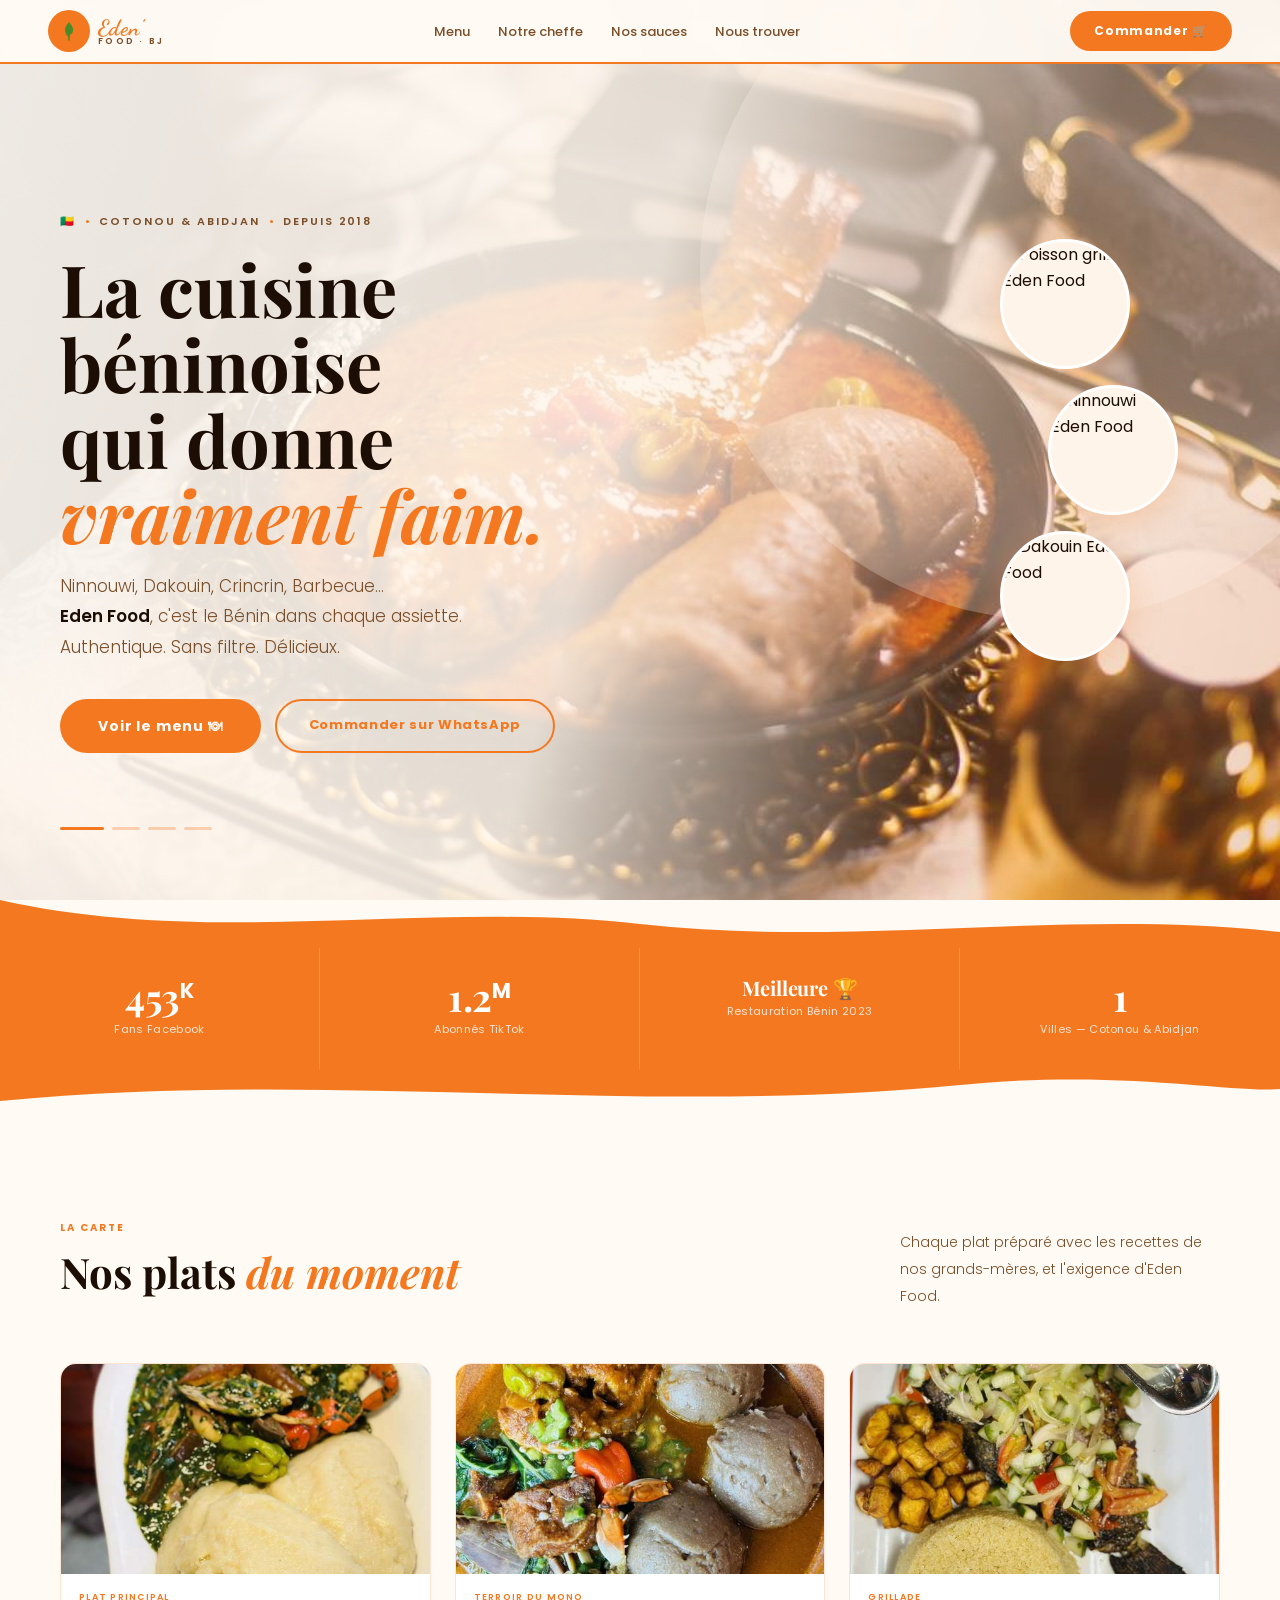
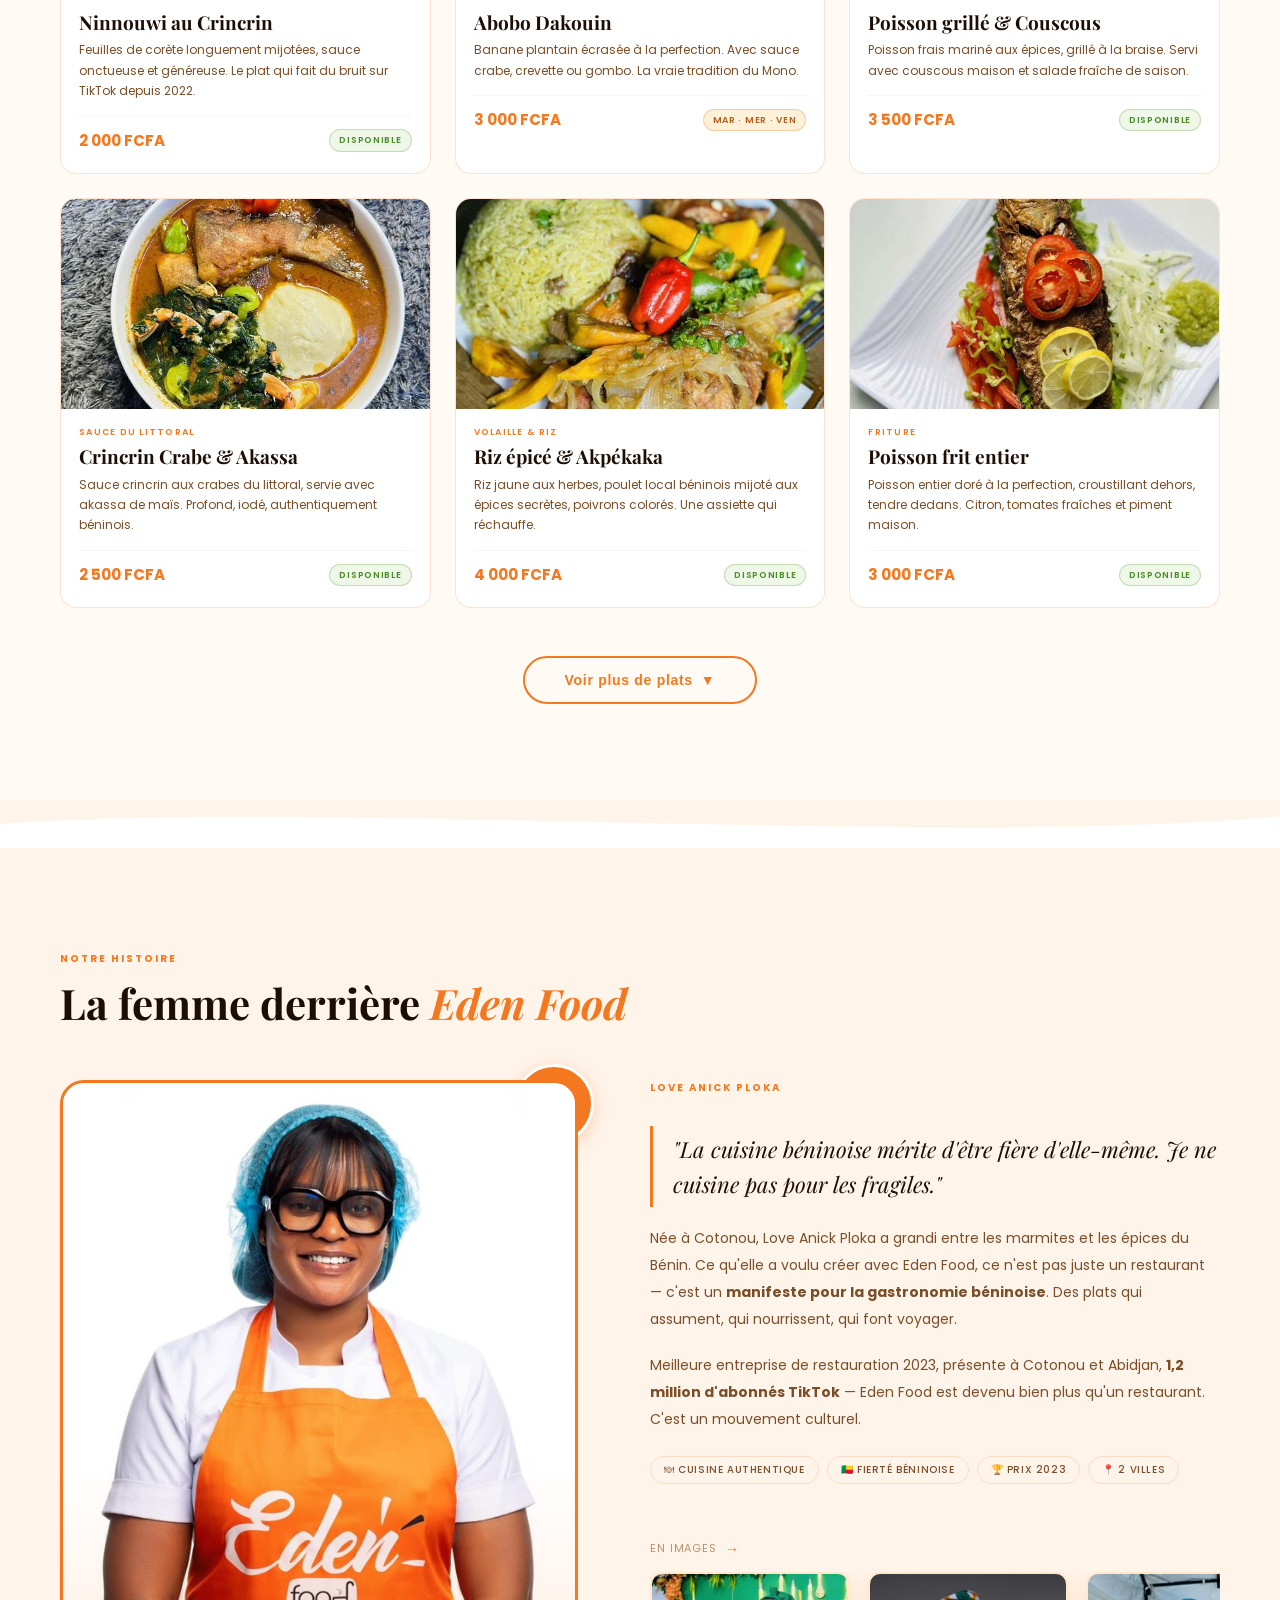
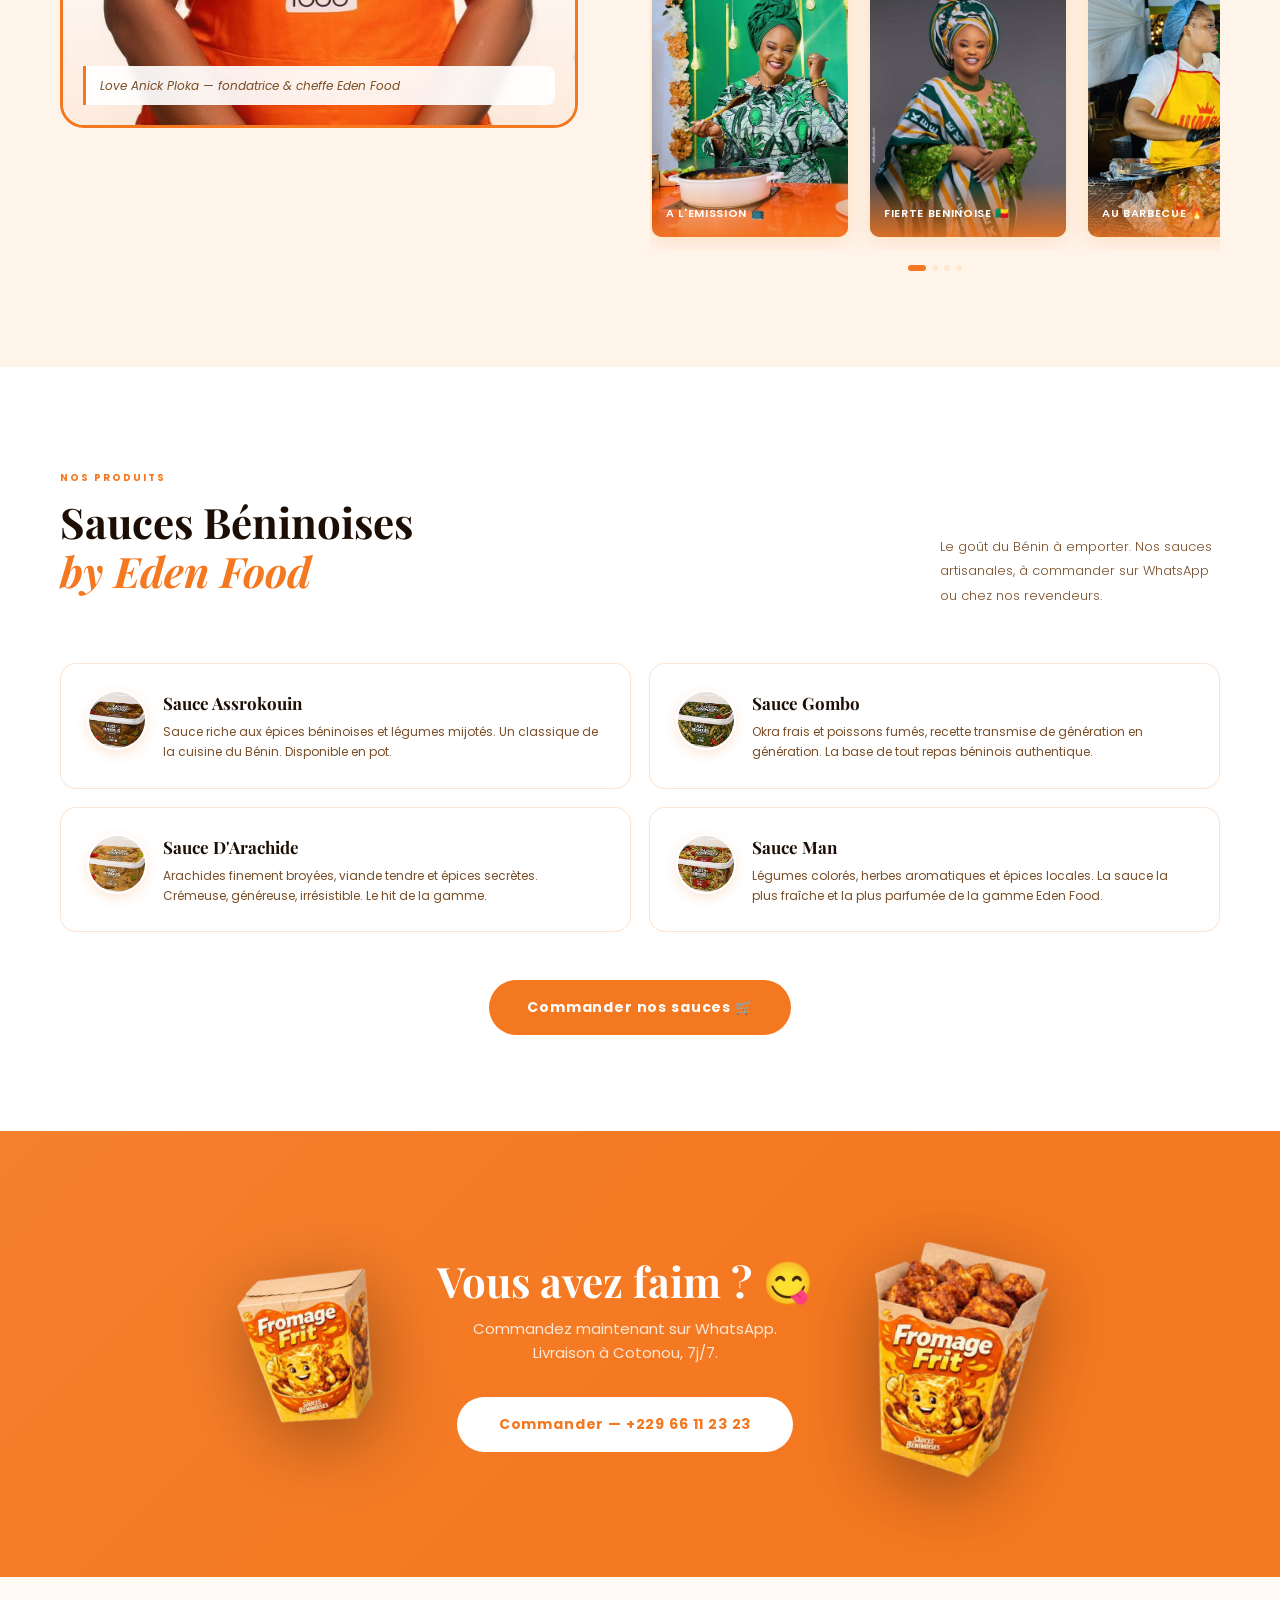
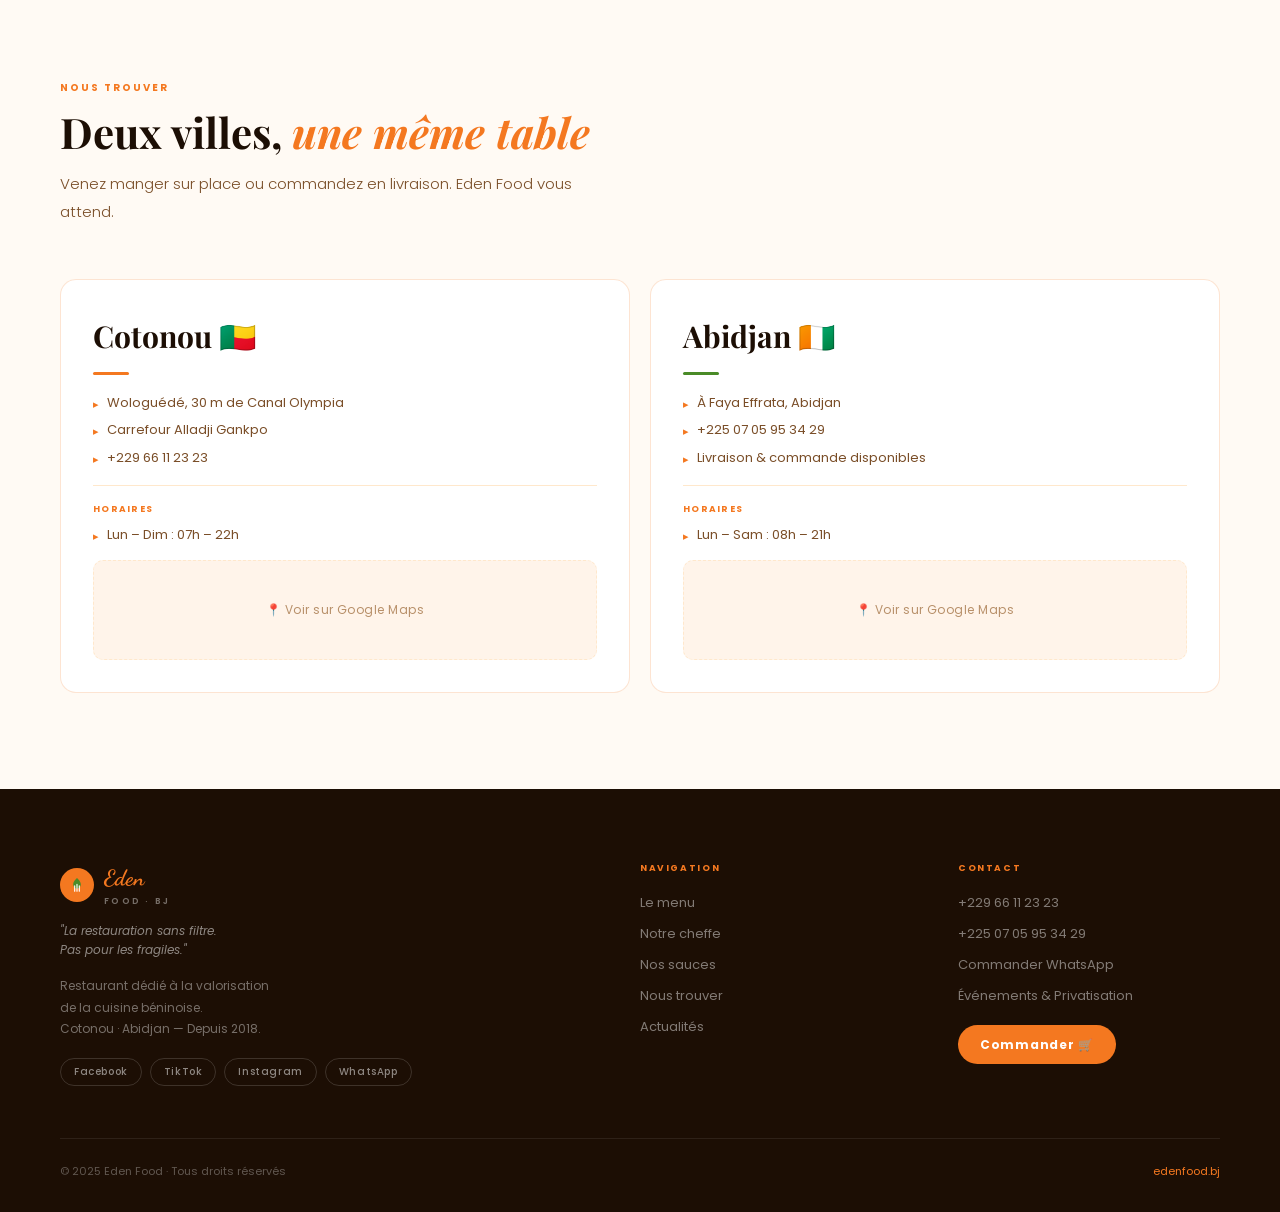
==== index.html @ 061ce0ec "Initial commit — Eden Food site vitrine Structure séparée : HTML (index.html), CSS (style.css), JS (" ====
<!DOCTYPE html>
<html lang="fr">
<head>
<meta charset="UTF-8">
<meta name="viewport" content="width=device-width, initial-scale=1.0">
<meta name="description" content="Eden Food — Restaurant béninois authentique à Cotonou et Abidjan. Ninnouwi, Dakouin, Crincrin, Barbecue et Sauces Béninoises. Commandez sur WhatsApp.">
<title>Eden Food — La cuisine béninoise, sans filtre</title>
<link rel="preconnect" href="https://fonts.googleapis.com">
<link href="https://fonts.googleapis.com/css2?family=Dancing+Script:wght@700&family=Poppins:ital,wght@0,300;0,400;0,500;0,600;0,700;0,800;1,400&family=Playfair+Display:ital,wght@0,700;1,600&display=swap" rel="stylesheet">

<link rel="stylesheet" href="style.css">
</head>
<body>

<!-- NAV -->
<nav id="nav">
  <a class="logo" href="#hero">
    <div class="logo-icon">
      <svg viewBox="0 0 32 32" fill="none" xmlns="http://www.w3.org/2000/svg">
        <!-- Feuille verte -->
        <path d="M16 5 C14 7.5 11 11 11 14.5 C11 18.5 13.2 20.5 16 21 C18.8 20.5 21 18.5 21 14.5 C21 11 18 7.5 16 5Z" fill="#4A8B28"/>
        <!-- Tige -->
        <line x1="16" y1="18" x2="16" y2="27" stroke="#4A8B28" stroke-width="2" stroke-linecap="round"/>
        <!-- Petite branche gauche -->
        <line x1="16" y1="23" x2="13" y2="20" stroke="#4A8B28" stroke-width="1.5" stroke-linecap="round"/>
      </svg>
    </div>
    <div class="logo-words">
      <span class="logo-eden">Eden'</span>
      <span class="logo-food">Food · Bj</span>
    </div>
  </a>

  <ul class="nav-links">
    <li><a href="#menu">Menu</a></li>
    <li><a href="#histoire">Notre cheffe</a></li>
    <li><a href="#sauces">Nos sauces</a></li>
    <li><a href="#loca">Nous trouver</a></li>
  </ul>

  <a href="https://wa.me/22966112323?text=Bonjour%20Eden%20Food%20je%20veux%20commander" class="btn-o desk">Commander 🛒</a>
  <button class="hamburger" id="burger" aria-label="Menu" aria-expanded="false">
    <span></span><span></span><span></span>
  </button>
</nav>

<div class="overlay" id="ov"></div>
<nav class="mnav" id="mnav" aria-hidden="true">
  <div class="mnav-links">
    <a href="#menu">🍽 Menu</a>
    <a href="#histoire">👩🏾‍🍳 Notre cheffe</a>
    <a href="#sauces">🫙 Nos sauces</a>
    <a href="#loca">📍 Nous trouver</a>
  </div>
  <div class="mnav-cta">
    <a href="https://wa.me/22966112323">Commander sur WhatsApp 🛒</a>
  </div>
</nav>

<!-- HERO -->
<section class="hero" id="hero">
  <!-- Slideshow background -->
  <div class="hero-slides" id="heroSlides">
    <div class="hero-slide active" style="background-image:url('[data-uri]')"></div>
    <div class="hero-slide" style="background-image:url('[data-uri]')"></div>
    <div class="hero-slide" style="background-image:url('[data-uri]')"></div>
    <div class="hero-slide" style="background-image:url('[data-uri]')"></div>
    <div class="hero-overlay"></div>
  </div>
  <!-- Blobs conservés comme accents décoratifs -->
  <div class="hero-blob" style="opacity:.35"></div>
  <div class="hero-blob2" style="opacity:.35"></div>

  <div class="hero-inner">
    <p class="hero-flag">🇧🇯 <span></span> Cotonou &amp; Abidjan <span></span> Depuis 2018</p>
    <h1 class="hero-h1">
      La cuisine béninoise<br>
      qui donne <em>vraiment faim.</em>
    </h1>
    <p class="hero-sub">
      Ninnouwi, Dakouin, Crincrin, Barbecue…<br>
      <strong>Eden Food</strong>, c'est le Bénin dans chaque assiette.
      Authentique. Sans filtre. Délicieux.
    </p>
    <div class="hero-actions">
      <a href="#menu" class="btn-o btn-o-lg">Voir le menu 🍽</a>
      <a href="https://wa.me/22966112323" class="btn-outline">Commander sur WhatsApp</a>
    </div>
  </div>

  <!-- Assiettes flottantes -->
  <div class="hero-plates">
    <div class="hero-plate hp1">
      <img src="img/plat1.jpeg" alt="Poisson grillé Eden Food">
    </div>
    <div class="hero-plate hp2">
      <img src="img/plat2.jpeg" alt="Ninnouwi Eden Food">
    </div>
    <div class="hero-plate hp3">
      <img src="img/plat3.jpeg" alt="Dakouin Eden Food">
    </div>
  </div>

  <!-- Indicateurs de slide -->
  <div class="hero-indicators">
    <div class="hero-dot active" data-idx="0"></div>
    <div class="hero-dot" data-idx="1"></div>
    <div class="hero-dot" data-idx="2"></div>
    <div class="hero-dot" data-idx="3"></div>
  </div>
</section>

<!-- WAVE -->
<div class="wave">
  <svg viewBox="0 0 1440 48" preserveAspectRatio="none" xmlns="http://www.w3.org/2000/svg">
    <path d="M0,0 C240,48 480,0 720,24 C960,48 1200,8 1440,32 L1440,0 Z" fill="#FFFAF4"/>
    <path d="M0,0 C240,48 480,0 720,24 C960,48 1200,8 1440,32 L1440,48 L0,48 Z" fill="#F47820"/>
  </svg>
</div>

<!-- STATS -->
<div class="stat-bar">
  <div class="stat-cell reveal">
    <div class="stat-n"><span class="cnt" data-t="454">0</span><sup>K</sup></div>
    <div class="stat-l">Fans Facebook</div>
  </div>
  <div class="stat-cell reveal d1">
    <div class="stat-n"><span class="cntd" data-t="1.2">0</span><sup>M</sup></div>
    <div class="stat-l">Abonnés TikTok</div>
  </div>
  <div class="stat-cell reveal d2">
    <div class="stat-n" style="font-size:clamp(14px,2vw,20px)">Meilleure 🏆</div>
    <div class="stat-l">Restauration Bénin 2023</div>
  </div>
  <div class="stat-cell reveal d3">
    <div class="stat-n"><span class="cnt" data-t="2">0</span></div>
    <div class="stat-l">Villes — Cotonou &amp; Abidjan</div>
  </div>
</div>

<!-- WAVE -->
<div class="wave" style="background:var(--o)">
  <svg viewBox="0 0 1440 48" preserveAspectRatio="none" xmlns="http://www.w3.org/2000/svg">
    <path d="M0,32 C360,0 720,48 1080,16 C1260,0 1380,24 1440,20 L1440,48 L0,48 Z" fill="#FFFAF4"/>
  </svg>
</div>

<!-- MENU -->
<section class="s-cream" id="menu">
  <div class="s-row">
    <div>
      <span class="eyebrow reveal">La carte</span>
      <h2 class="sh2 reveal d1">Nos plats <em>du moment</em></h2>
    </div>
    <p class="s-lead reveal d2" style="max-width:320px;font-size:14px">Chaque plat préparé avec les recettes de nos grands-mères, et l'exigence d'Eden Food.</p>
  </div>

  <div class="plats-grid" id="platsGrid">

    <article class="plat-card reveal d1">
      <div class="plat-top">
        <img src="[data-uri]" alt="Ninnouwi au Crincrin">
        <span class="plat-badge">⭐ Signature</span>
      </div>
      <div class="plat-body">
        <div class="plat-cat">Plat principal</div>
        <div class="plat-name">Ninnouwi au Crincrin</div>
        <div class="plat-desc">Feuilles de corète longuement mijotées, sauce onctueuse et généreuse. Le plat qui fait du bruit sur TikTok depuis 2022.</div>
        <div class="plat-foot">
          <span class="plat-price">2 000 FCFA</span>
          <span class="dispo dispo-ok">Disponible</span>
        </div>
      </div>
    </article>

    <article class="plat-card reveal d2">
      <div class="plat-top">
        <img src="[data-uri]" alt="Abobo Dakouin">
      </div>
      <div class="plat-body">
        <div class="plat-cat">Terroir du Mono</div>
        <div class="plat-name">Abobo Dakouin</div>
        <div class="plat-desc">Banane plantain écrasée à la perfection. Avec sauce crabe, crevette ou gombo. La vraie tradition du Mono.</div>
        <div class="plat-foot">
          <span class="plat-price">3 000 FCFA</span>
          <span class="dispo dispo-lim">Mar · Mer · Ven</span>
        </div>
      </div>
    </article>

    <article class="plat-card reveal d3">
      <div class="plat-top">
        <img src="[data-uri]" alt="Poisson grillé couscous salade">
      </div>
      <div class="plat-body">
        <div class="plat-cat">Grillade</div>
        <div class="plat-name">Poisson grillé &amp; Couscous</div>
        <div class="plat-desc">Poisson frais mariné aux épices, grillé à la braise. Servi avec couscous maison et salade fraîche de saison.</div>
        <div class="plat-foot">
          <span class="plat-price">3 500 FCFA</span>
          <span class="dispo dispo-ok">Disponible</span>
        </div>
      </div>
    </article>

    <article class="plat-card reveal d1">
      <div class="plat-top">
        <img src="[data-uri]" alt="Sauce crincrin crabe akassa">
      </div>
      <div class="plat-body">
        <div class="plat-cat">Sauce du littoral</div>
        <div class="plat-name">Crincrin Crabe &amp; Akassa</div>
        <div class="plat-desc">Sauce crincrin aux crabes du littoral, servie avec akassa de maïs. Profond, iodé, authentiquement béninois.</div>
        <div class="plat-foot">
          <span class="plat-price">2 500 FCFA</span>
          <span class="dispo dispo-ok">Disponible</span>
        </div>
      </div>
    </article>

    <article class="plat-card reveal d2">
      <div class="plat-top">
        <img src="[data-uri]" alt="Riz jaune viande poivrons">
        <span class="plat-badge">🇧🇯 Local</span>
      </div>
      <div class="plat-body">
        <div class="plat-cat">Volaille &amp; Riz</div>
        <div class="plat-name">Riz épicé &amp; Akpékaka</div>
        <div class="plat-desc">Riz jaune aux herbes, poulet local béninois mijoté aux épices secrètes, poivrons colorés. Une assiette qui réchauffe.</div>
        <div class="plat-foot">
          <span class="plat-price">4 000 FCFA</span>
          <span class="dispo dispo-ok">Disponible</span>
        </div>
      </div>
    </article>

    <article class="plat-card reveal d3">
      <div class="plat-top">
        <img src="[data-uri]" alt="Poisson frit entier">
      </div>
      <div class="plat-body">
        <div class="plat-cat">Friture</div>
        <div class="plat-name">Poisson frit entier</div>
        <div class="plat-desc">Poisson entier doré à la perfection, croustillant dehors, tendre dedans. Citron, tomates fraîches et piment maison.</div>
        <div class="plat-foot">
          <span class="plat-price">3 000 FCFA</span>
          <span class="dispo dispo-ok">Disponible</span>
        </div>
      </div>
    </article>

    <!-- CARTES CACHÉES — Voir plus -->
    <article class="plat-card plat-hidden">
      <div class="plat-top">
        <img src="[data-uri]" alt="Poisson sauce rouge premium">
        <span class="plat-badge">⭐ Premium</span>
      </div>
      <div class="plat-body">
        <div class="plat-cat">Plat signature</div>
        <div class="plat-name">Tilapia sauce tomate &amp; Akassa</div>
        <div class="plat-desc">Tilapia entier en sauce tomate réduite aux épices du Bénin, servi sur assiette dorée avec akassa. Notre plat prestige.</div>
        <div class="plat-foot">
          <span class="plat-price">5 000 FCFA</span>
          <span class="dispo dispo-ok">Disponible</span>
        </div>
      </div>
    </article>

    <article class="plat-card plat-hidden">
      <div class="plat-top">
        <img src="[data-uri]" alt="Crincrin riz blanc bol bois">
      </div>
      <div class="plat-body">
        <div class="plat-cat">Plat végétarien</div>
        <div class="plat-name">Crincrin &amp; Riz blanc</div>
        <div class="plat-desc">Sauce crincrin généreuse aux légumes sur riz blanc en dôme, servie dans notre bol en bois traditionnel. Simple et délicieux.</div>
        <div class="plat-foot">
          <span class="plat-price">2 000 FCFA</span>
          <span class="dispo dispo-ok">Disponible</span>
        </div>
      </div>
    </article>

    <article class="plat-card plat-hidden">
      <div class="plat-top">
        <img src="[data-uri]" alt="Pâtes aux légumes viande">
      </div>
      <div class="plat-body">
        <div class="plat-cat">Pâtes maison</div>
        <div class="plat-name">Pâtes Eden aux légumes</div>
        <div class="plat-desc">Pâtes sautées avec viande, légumes du marché, piment frais et épices Eden. La touche fusion de notre carte.</div>
        <div class="plat-foot">
          <span class="plat-price">2 500 FCFA</span>
          <span class="dispo dispo-ok">Disponible</span>
        </div>
      </div>
    </article>

    <article class="plat-card plat-hidden">
      <div class="plat-top">
        <img src="[data-uri]" alt="Marmite crincrin sauce verte">
      </div>
      <div class="plat-body">
        <div class="plat-cat">Marmite du jour</div>
        <div class="plat-name">Ninnouwi &amp; Salade de fruits</div>
        <div class="plat-desc">Notre sauce ninnouwi du jour avec une salade de fruits frais de saison en accompagnement. Fraîcheur et authenticité.</div>
        <div class="plat-foot">
          <span class="plat-price">2 500 FCFA</span>
          <span class="dispo dispo-ok">Disponible</span>
        </div>
      </div>
    </article>

  </div>

  <!-- BOUTON VOIR PLUS -->
  <div style="text-align:center;margin-top:clamp(32px,5vw,48px)" class="reveal">
    <button class="voir-plus-btn" id="voirPlusBtn" onclick="toggleMenu()">
      Voir plus de plats <i class="arrow">▼</i>
    </button>
  </div>
</section>

<!-- WAVE -->
<div class="wave s-orange">
  <svg viewBox="0 0 1440 48" preserveAspectRatio="none" xmlns="http://www.w3.org/2000/svg">
    <path d="M0,24 C360,0 1080,48 1440,16 L1440,48 L0,48 Z" fill="#FFFFFF"/>
  </svg>
</div>

<section class="s-orange" id="histoire">
  <span class="eyebrow reveal">Notre histoire</span>
  <h2 class="sh2 reveal d1">La femme derrière <em>Eden Food</em></h2>

  <div class="histoire-grid">
    <div class="histoire-img-wrap reveal-l">
      <div class="histoire-badge">Prix<br>2023 🏆</div>
      <div class="histoire-img" style="padding:0;align-items:stretch;overflow:hidden">
        <img src="[data-uri]" alt="Love Anick Ploka fondatrice et cheffe Eden Food" style="width:100%;height:100%;object-fit:cover;object-position:center top;display:block">
        <div class="histoire-caption">Love Anick Ploka — fondatrice &amp; cheffe Eden Food</div>
      </div>
    </div>

    <div class="histoire-txt reveal-r">
      <span class="eyebrow">Love Anick Ploka</span>
      <blockquote class="h-quote">
        "La cuisine béninoise mérite d'être fière d'elle-même. Je ne cuisine pas pour les fragiles."
      </blockquote>
      <p class="h-body">
        Née à Cotonou, Love Anick Ploka a grandi entre les marmites et les épices du Bénin. Ce qu'elle a voulu créer avec Eden Food, ce n'est pas juste un restaurant — c'est un <strong>manifeste pour la gastronomie béninoise</strong>. Des plats qui assument, qui nourrissent, qui font voyager.
      </p>
      <p class="h-body">
        Meilleure entreprise de restauration 2023, présente à Cotonou et Abidjan, <strong>1,2 million d'abonnés TikTok</strong> — Eden Food est devenu bien plus qu'un restaurant. C'est un mouvement culturel.
      </p>
      <div class="h-tags">
        <span class="h-tag">🍽 Cuisine authentique</span>
        <span class="h-tag">🇧🇯 Fierté béninoise</span>
        <span class="h-tag">🏆 Prix 2023</span>
        <span class="h-tag">📍 2 villes</span>
      </div>

      <!-- GALERIE EN BAS DU TEXTE -->
      <div style="margin-top:clamp(24px,3.5vw,36px)">
        <div class="gallery-scroll-hint">En images</div>
        <div class="gallery-strip" id="galerie">
          <div class="gallery-item">
            <img src="[data-uri]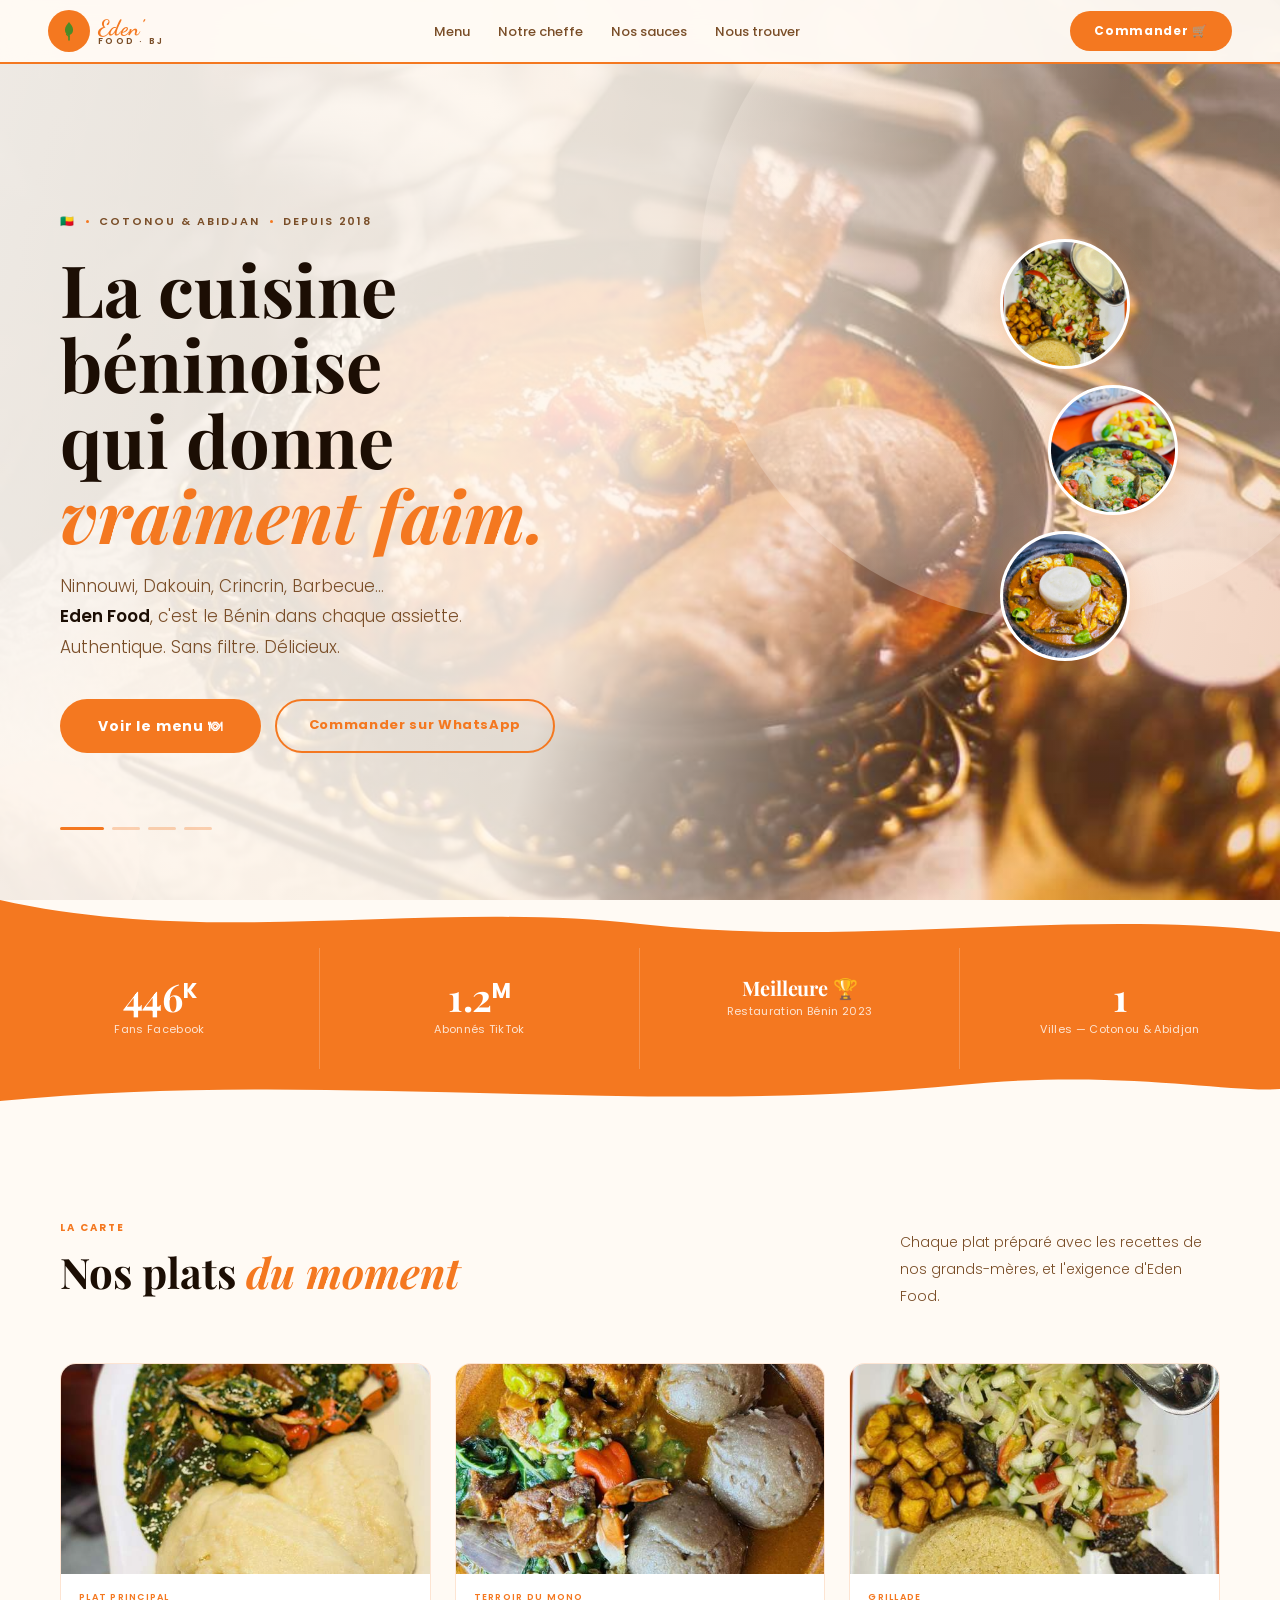
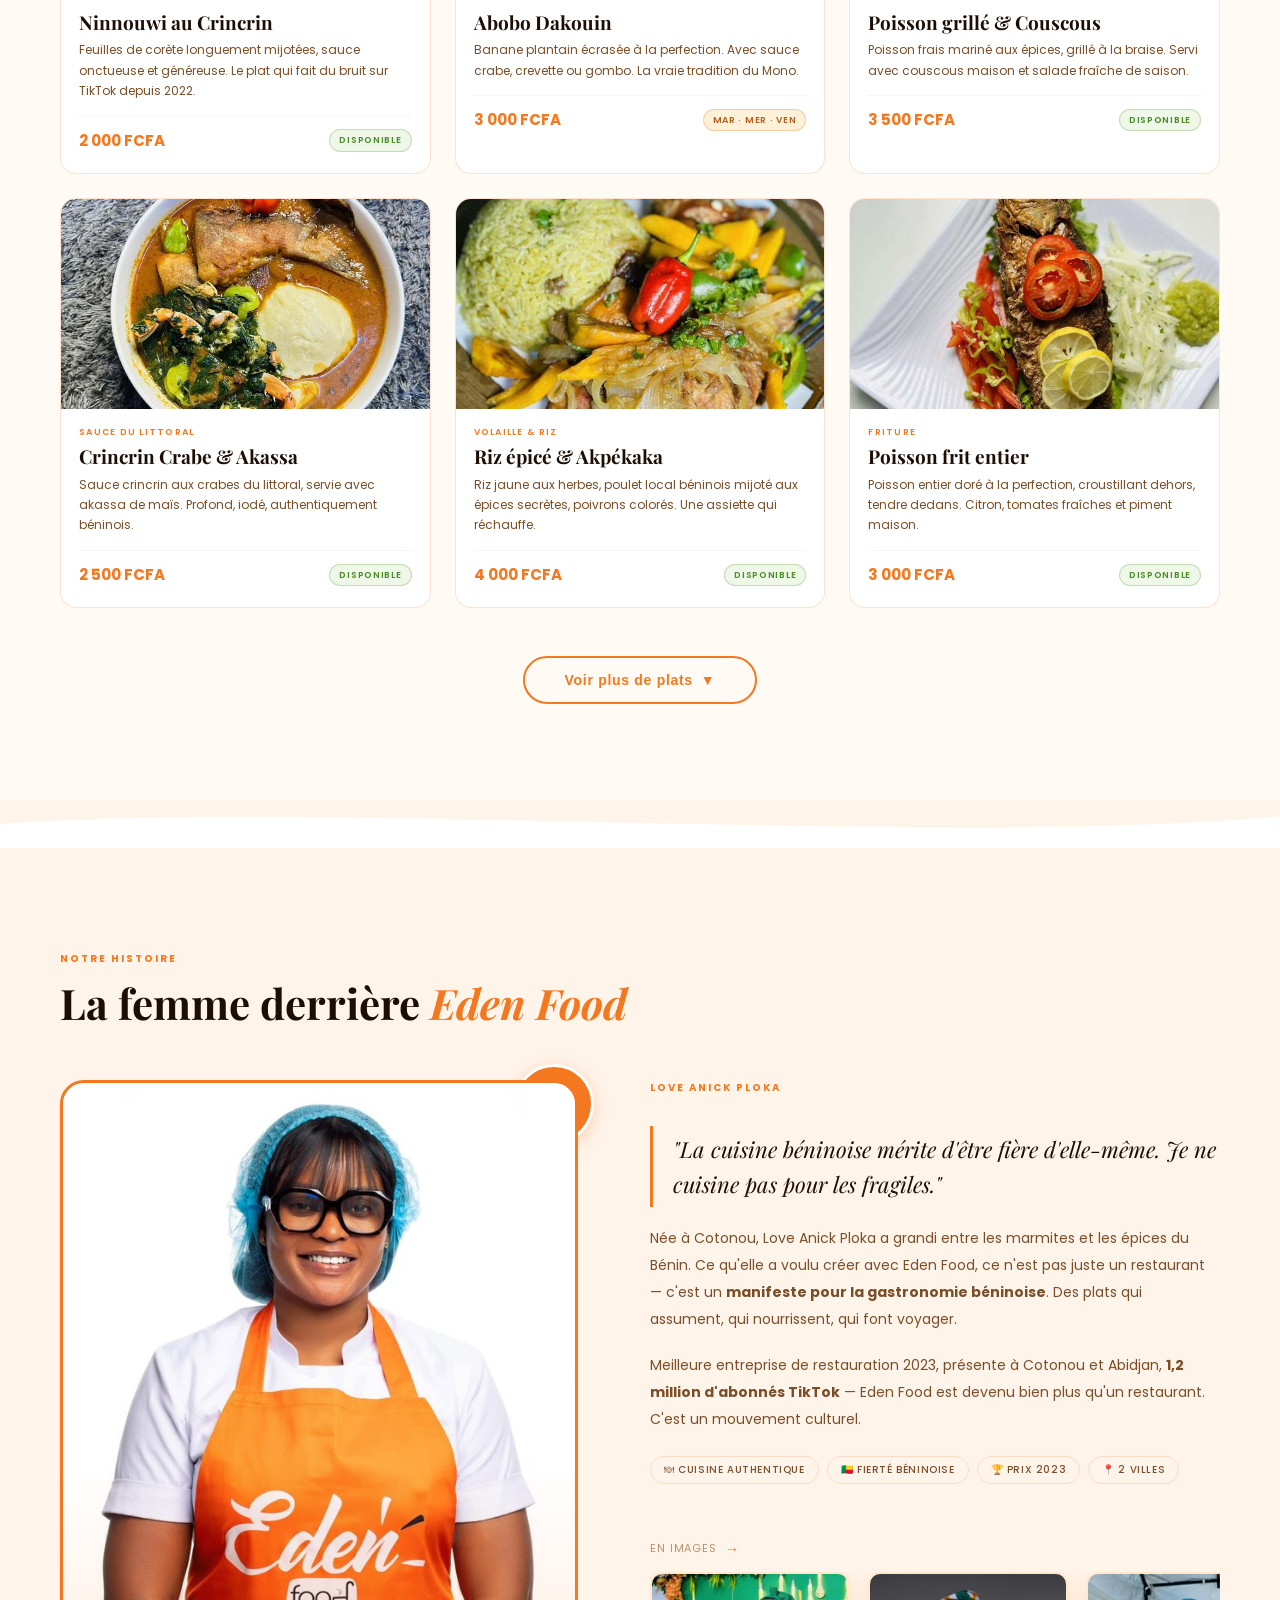
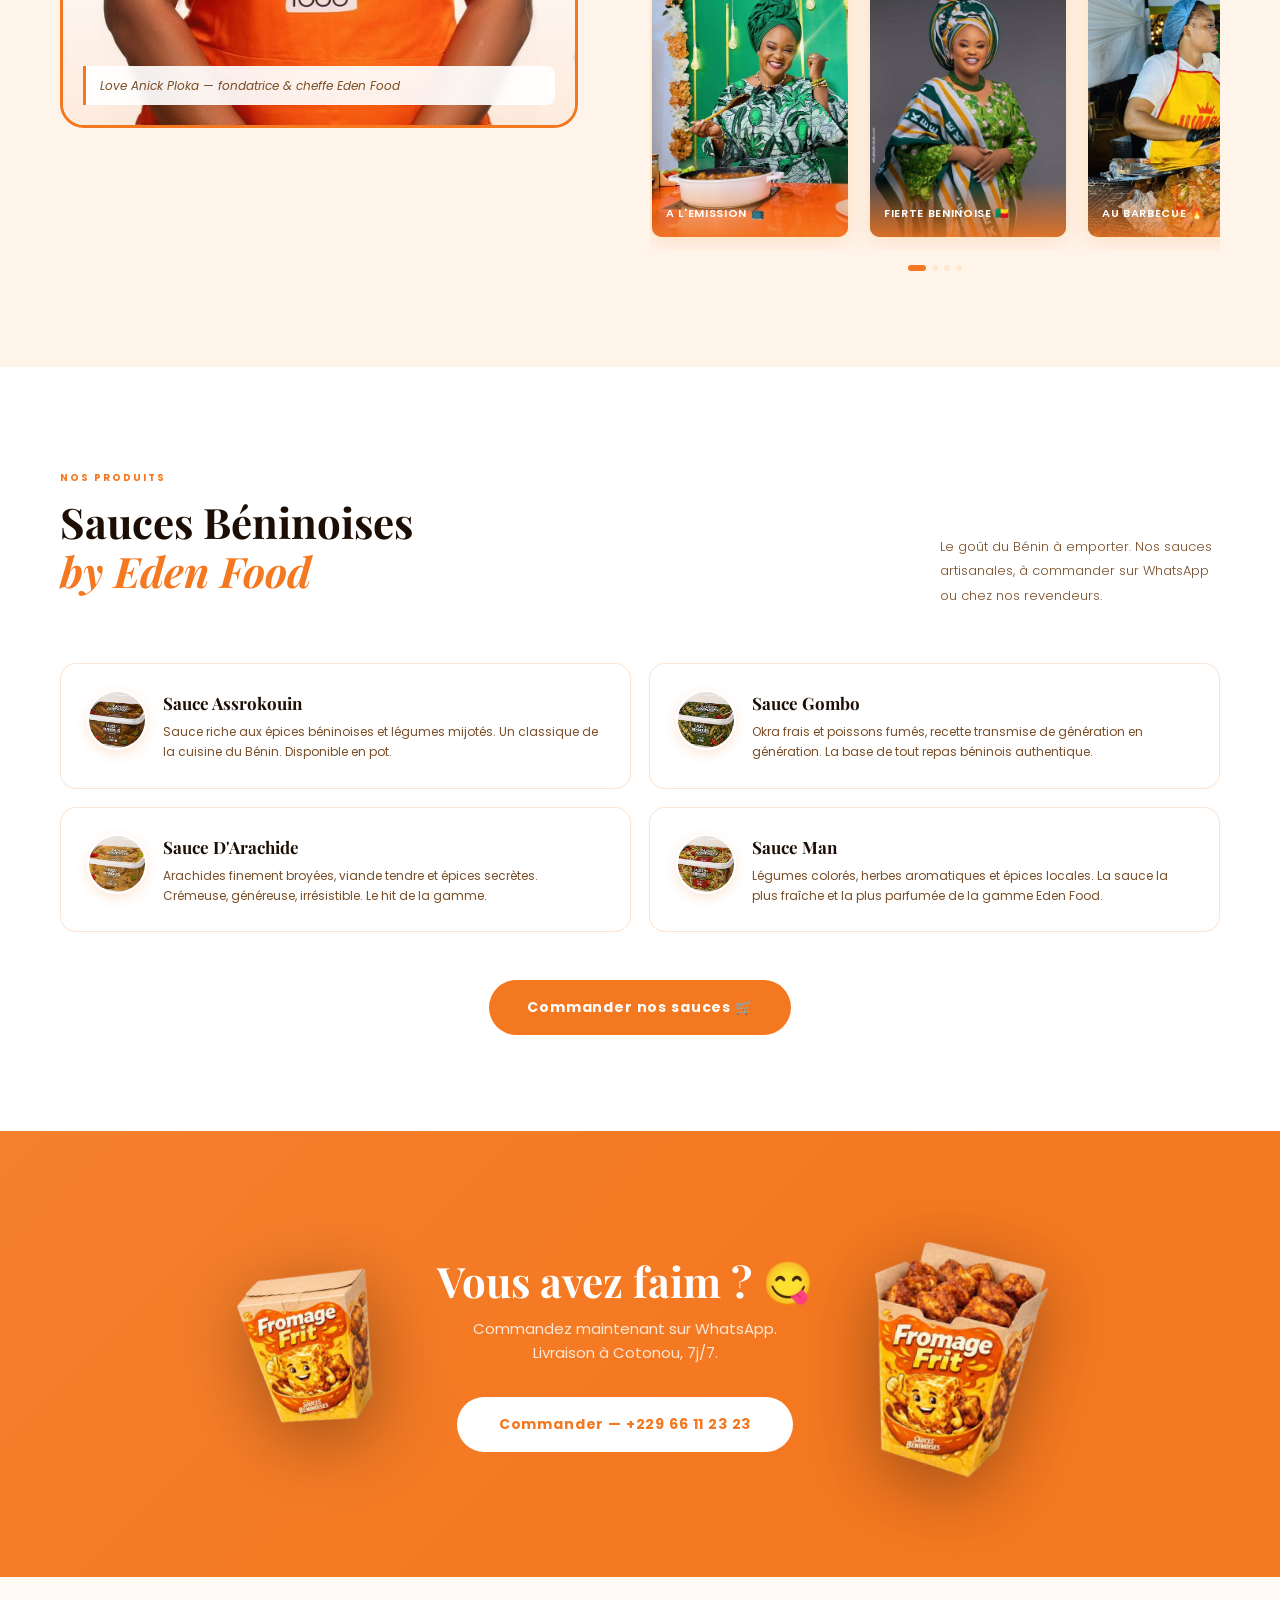
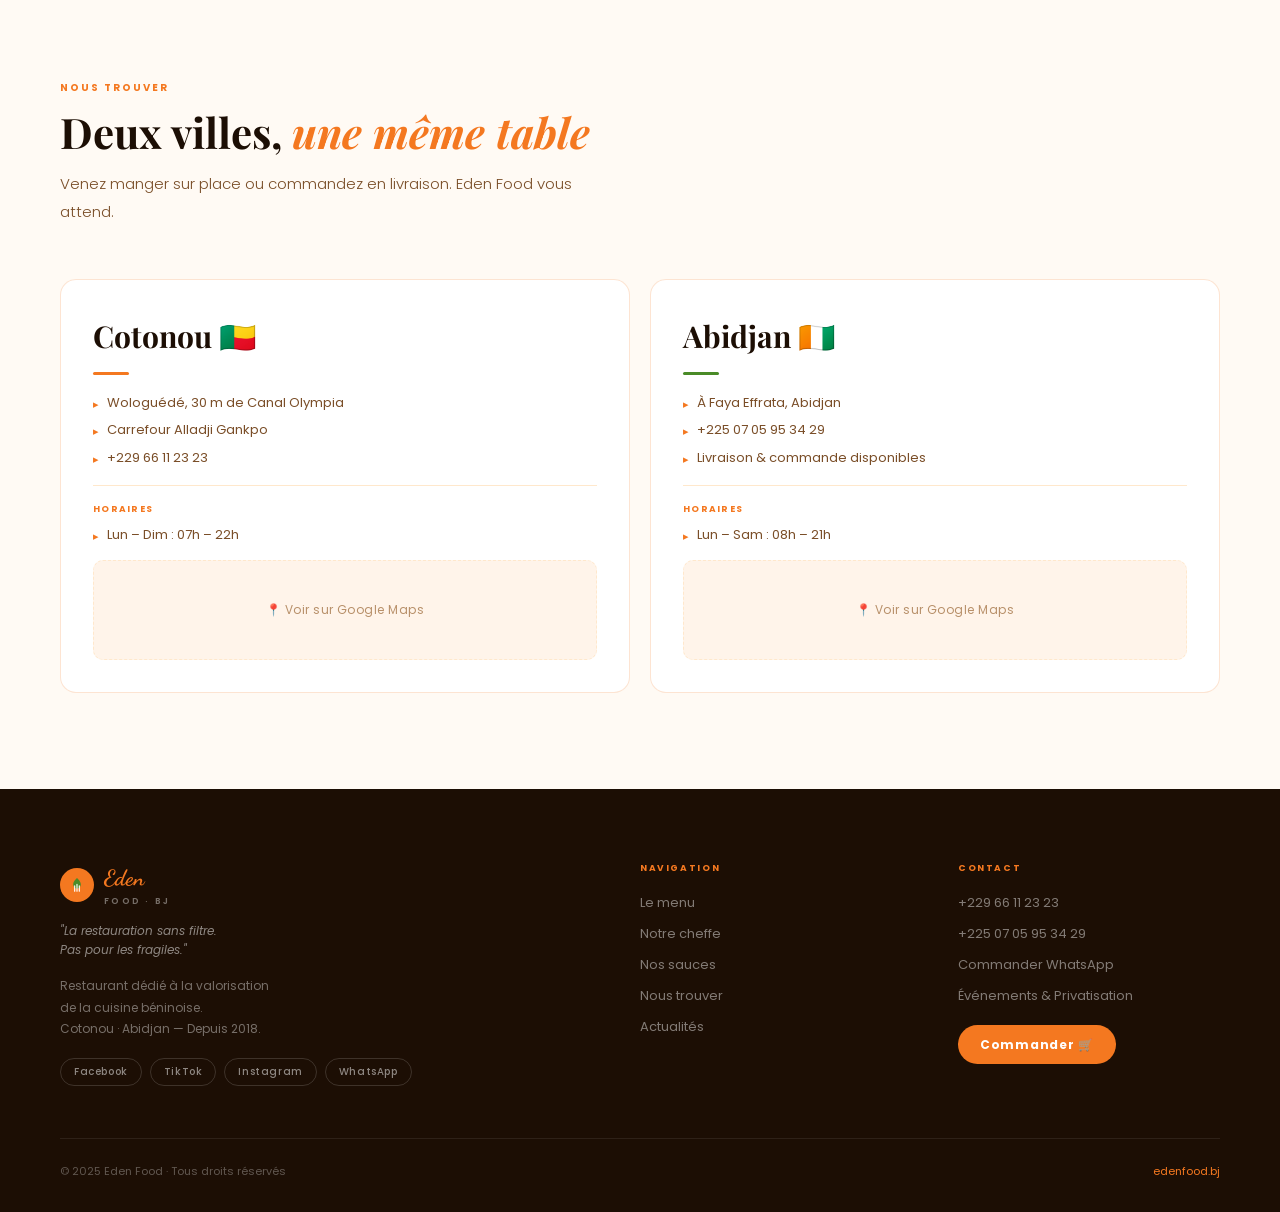
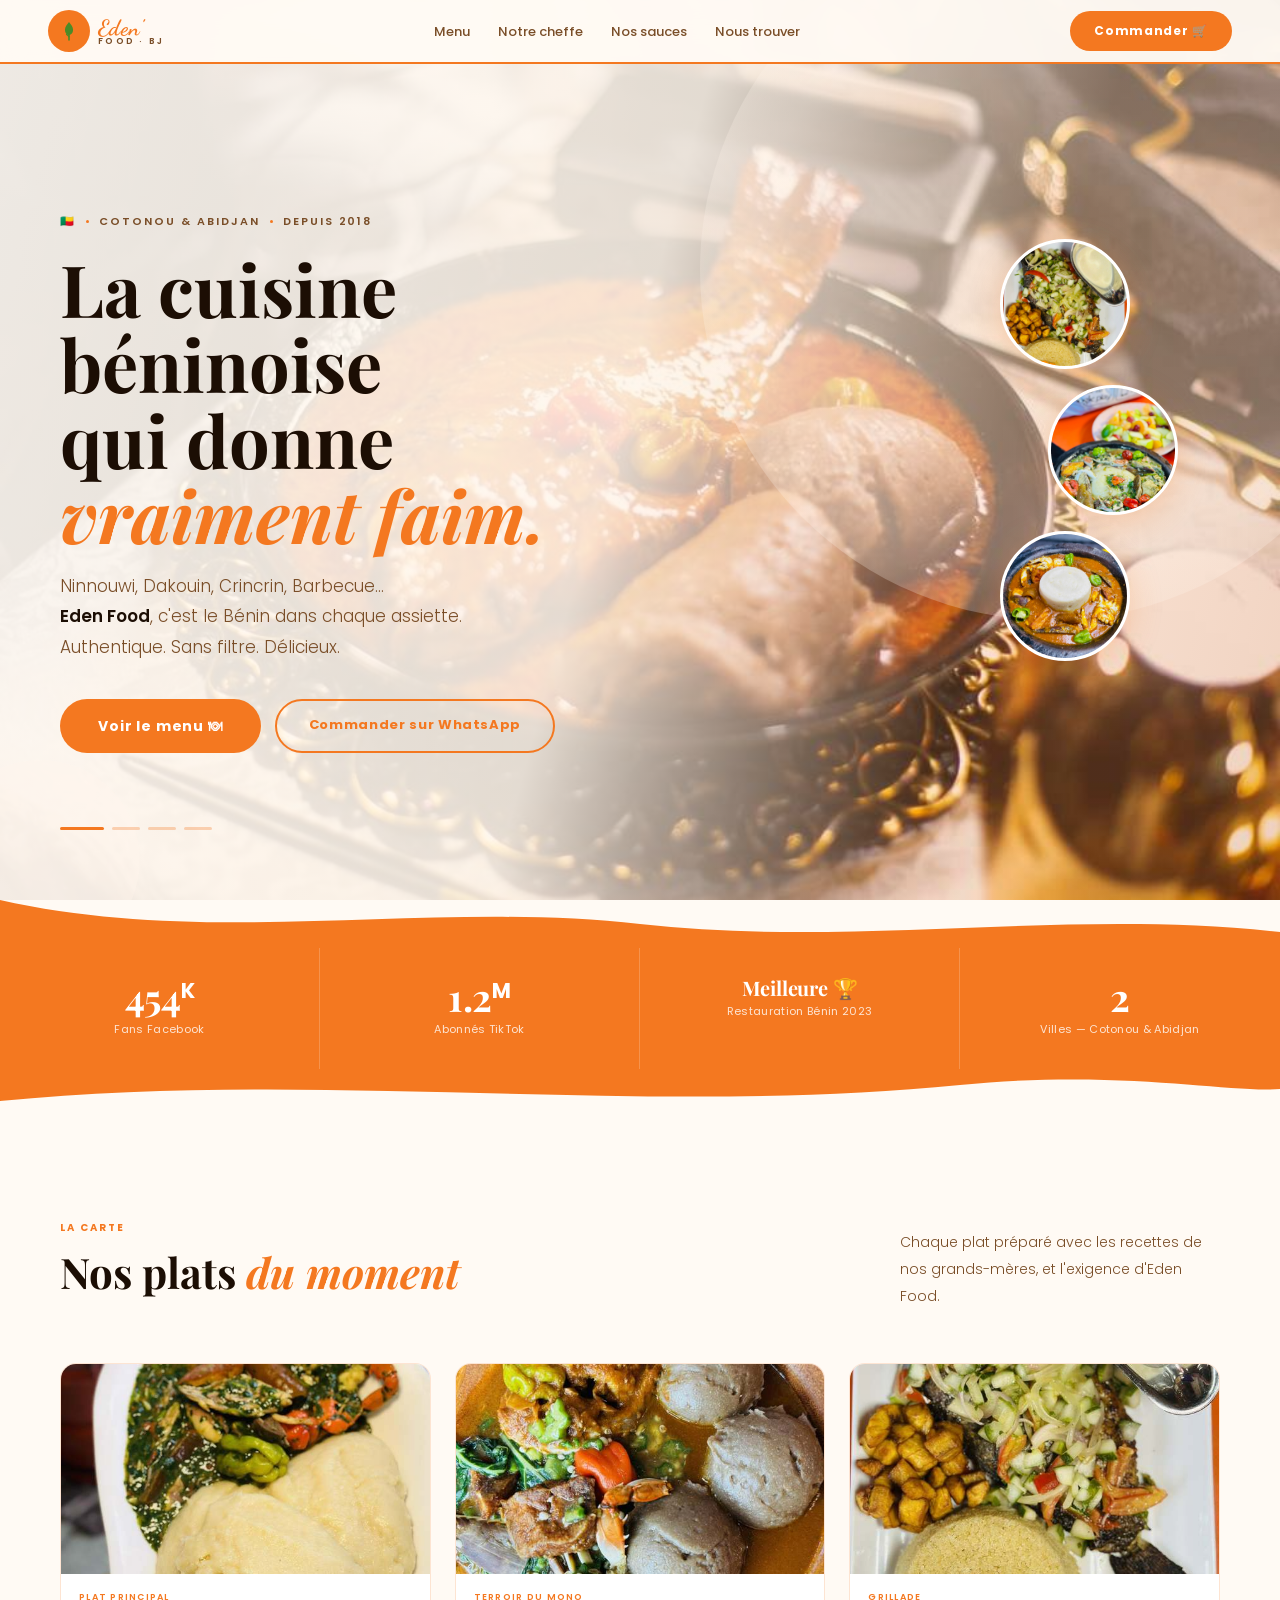
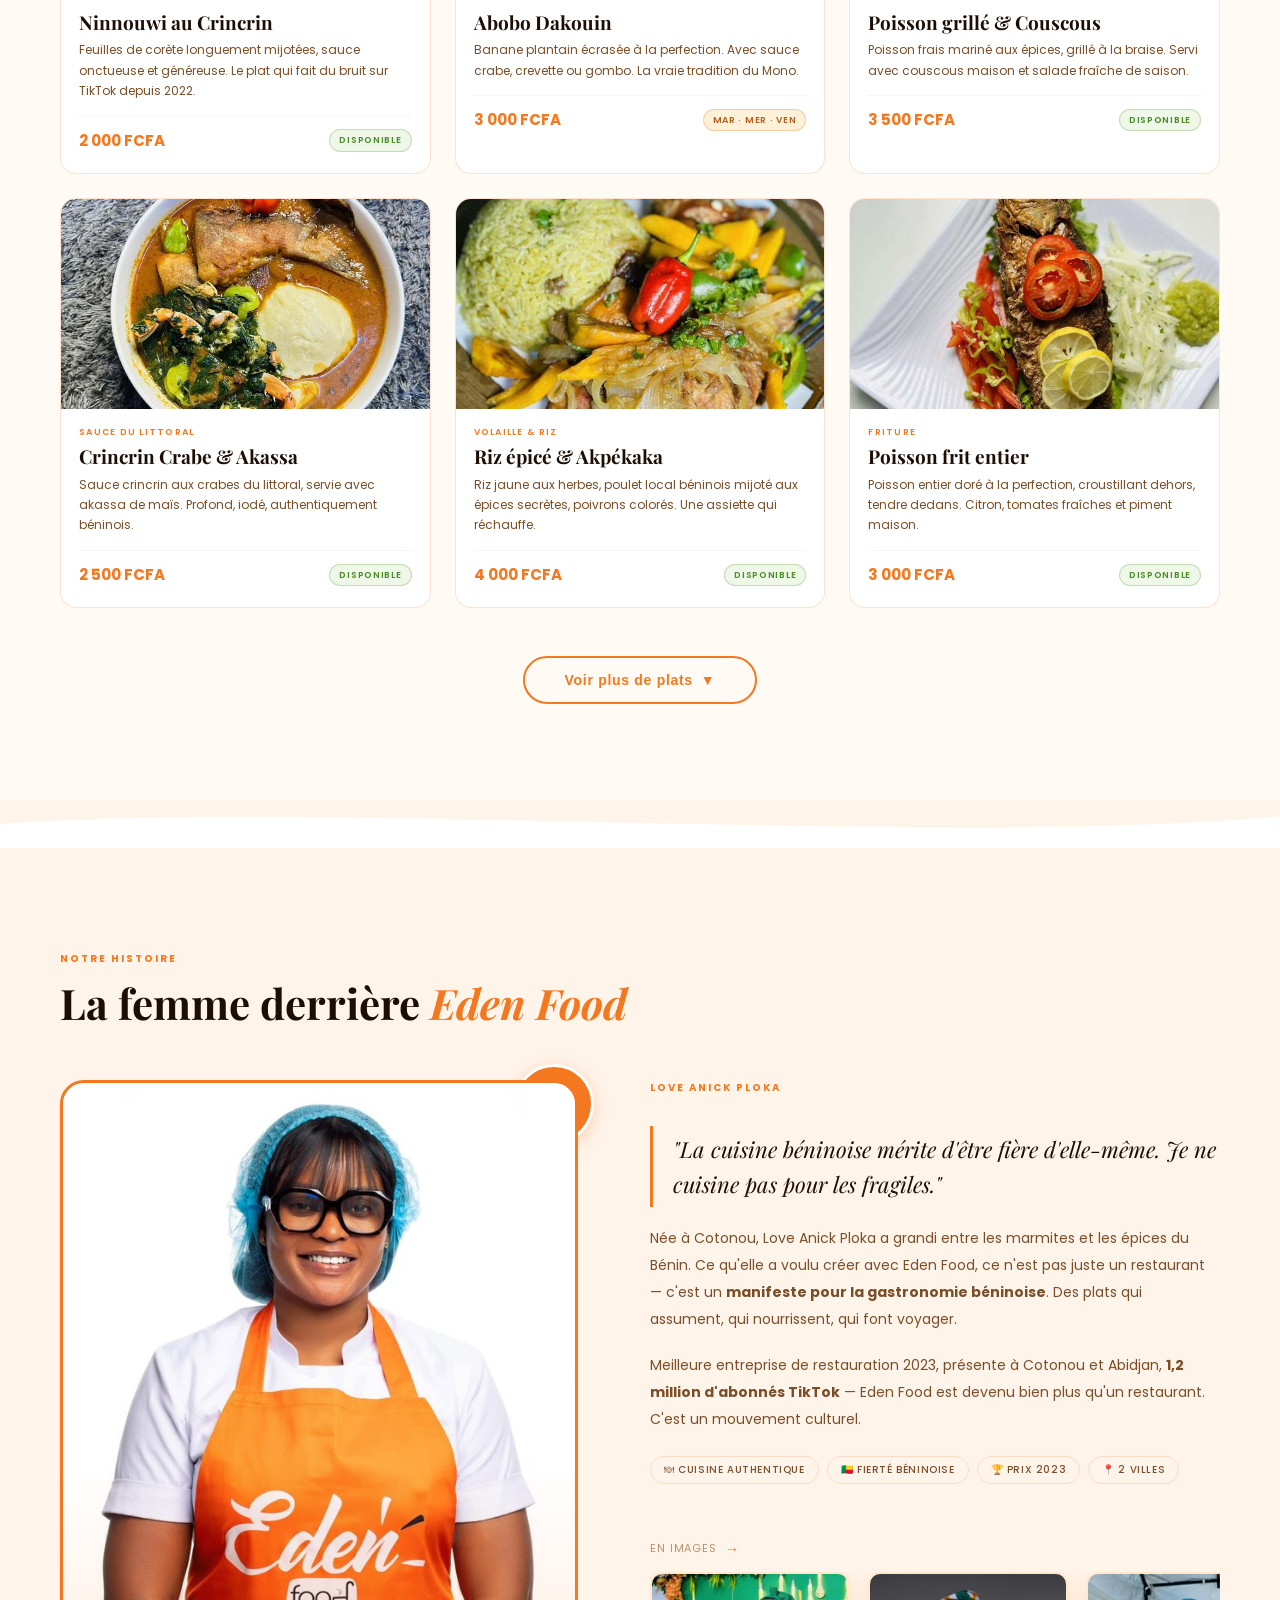
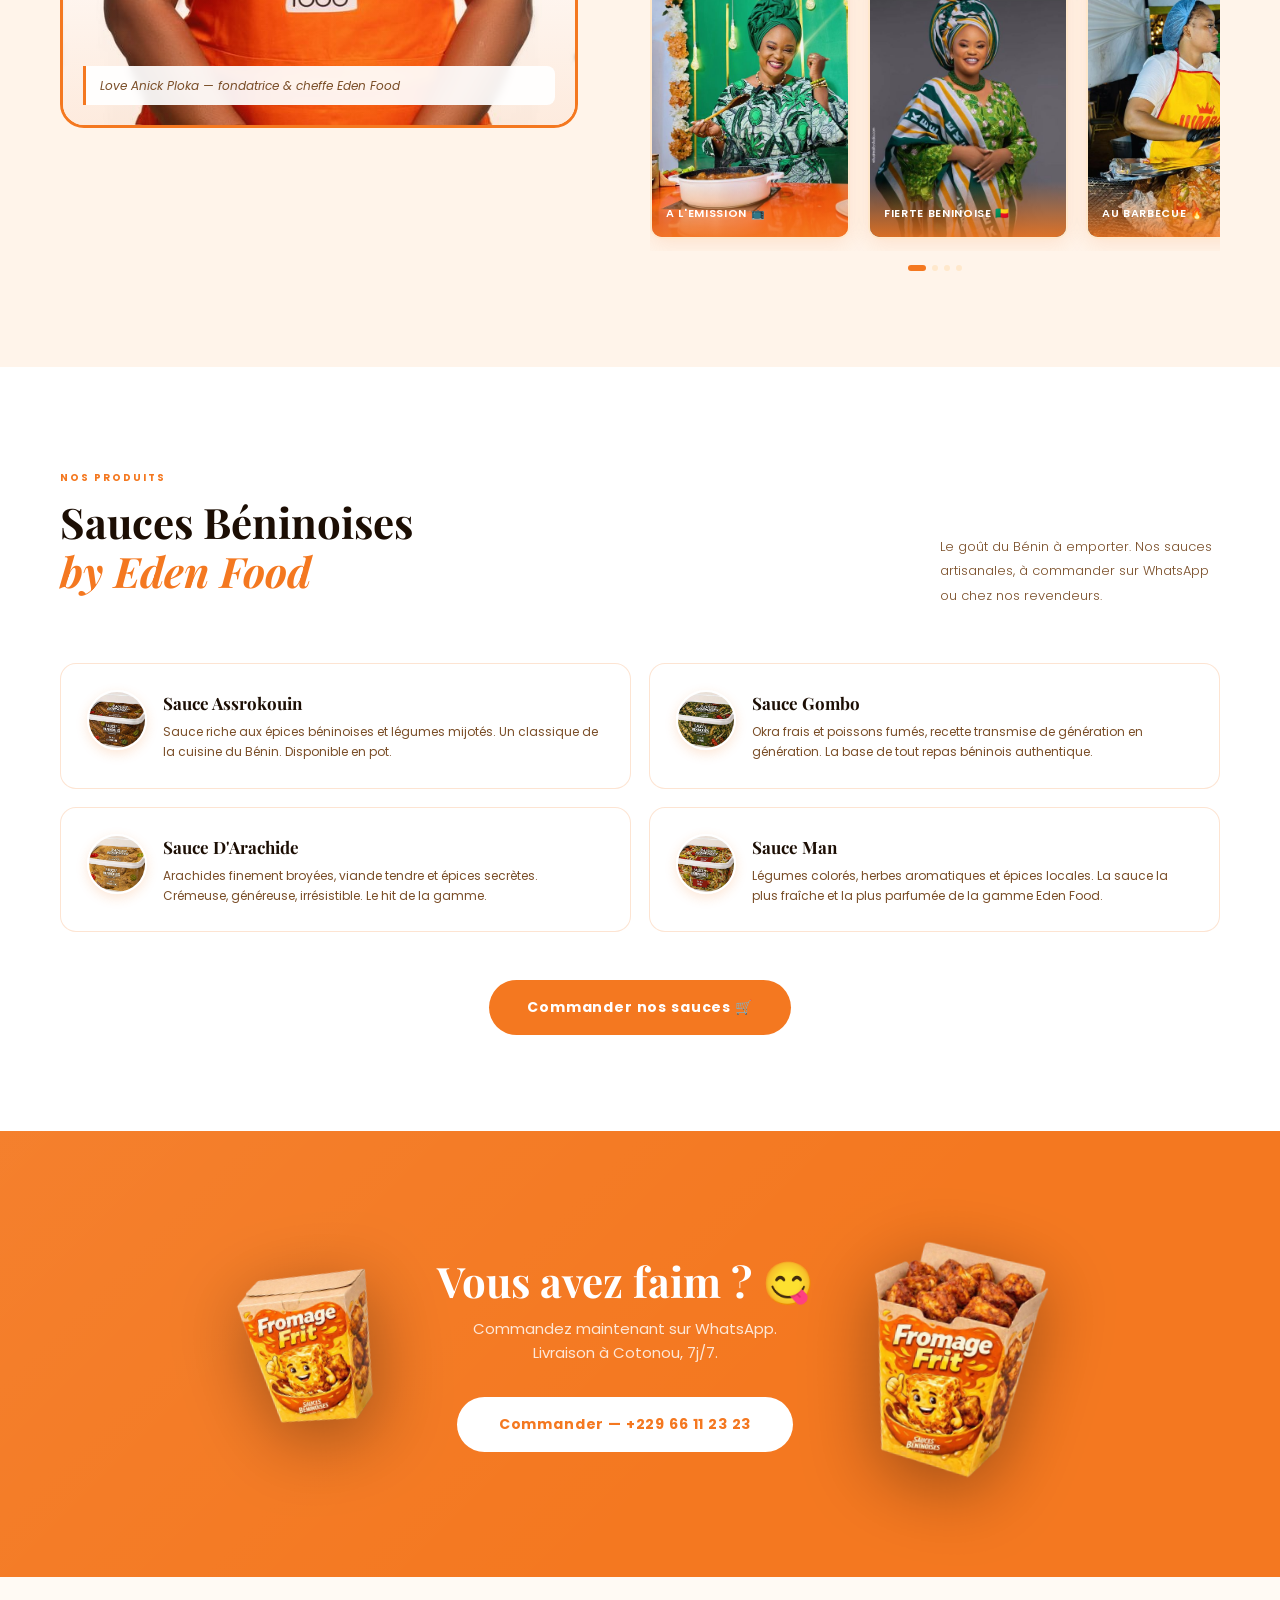
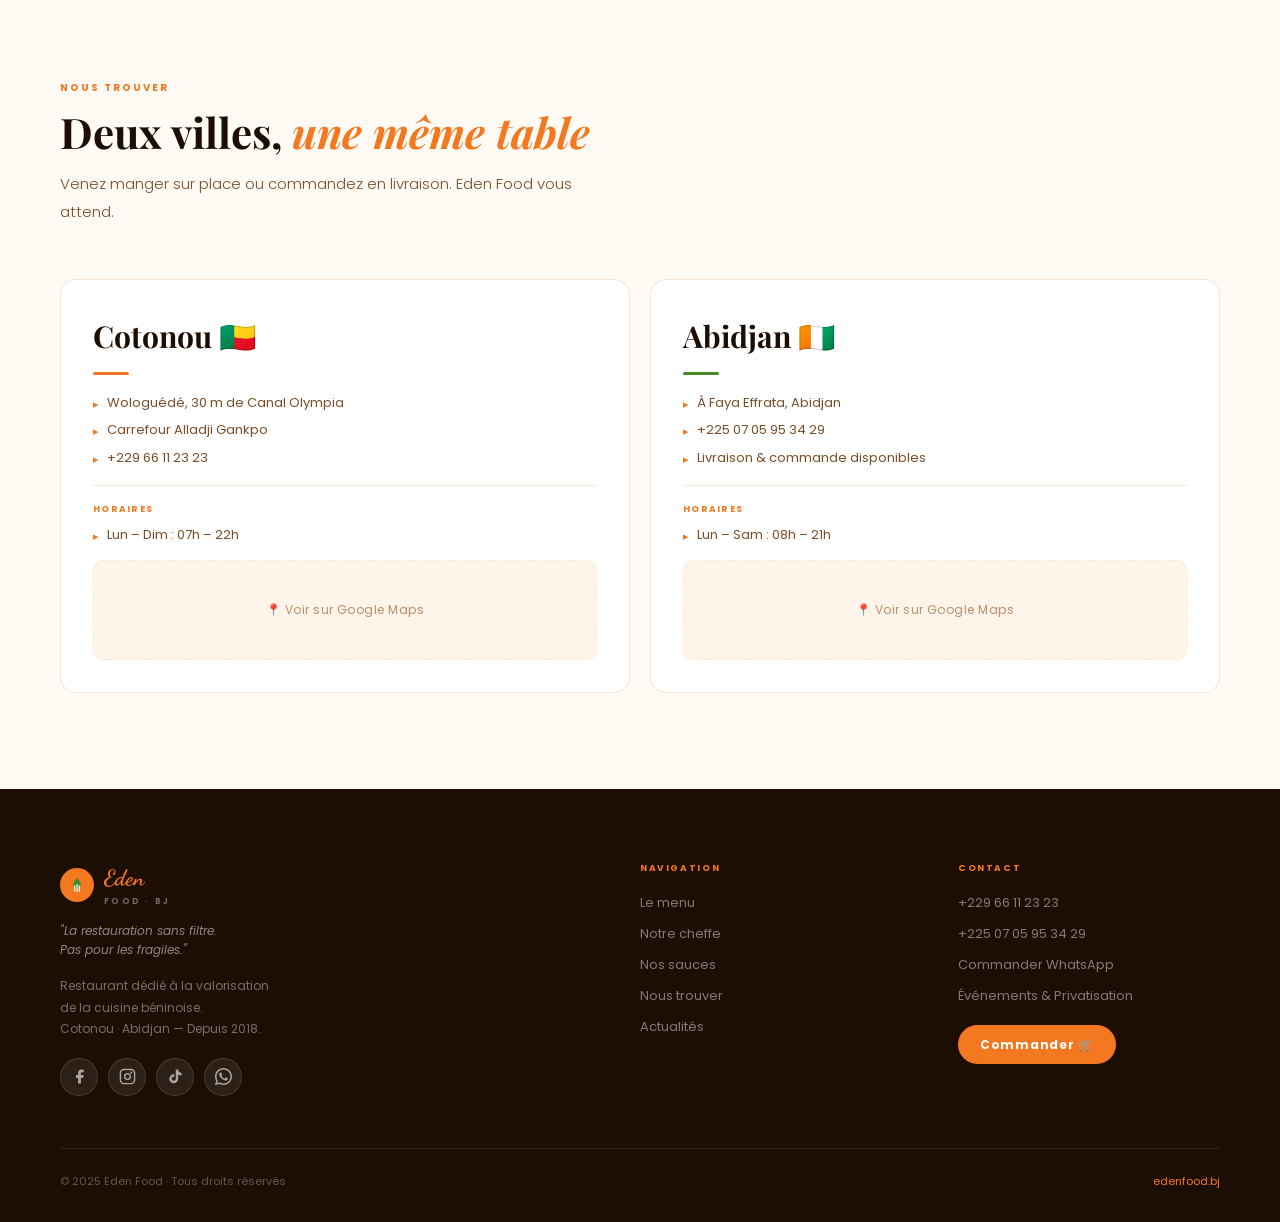
